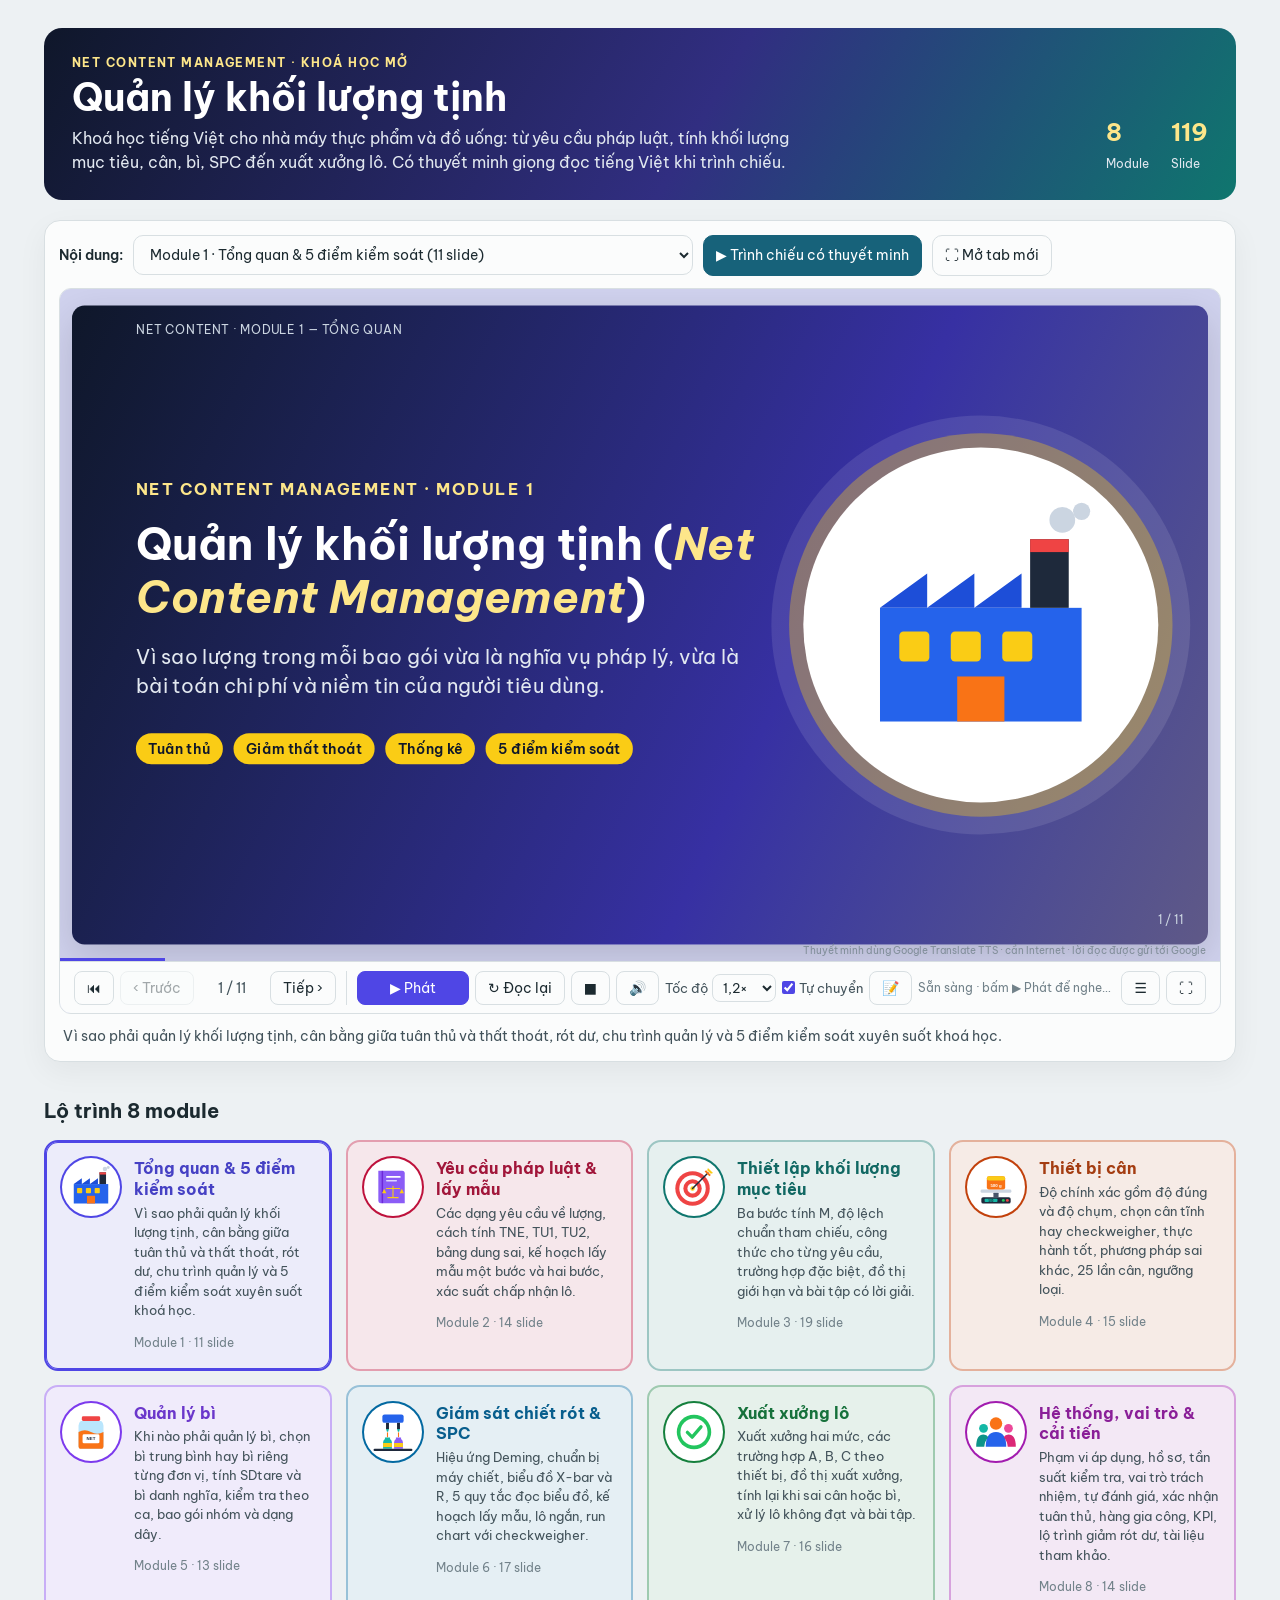
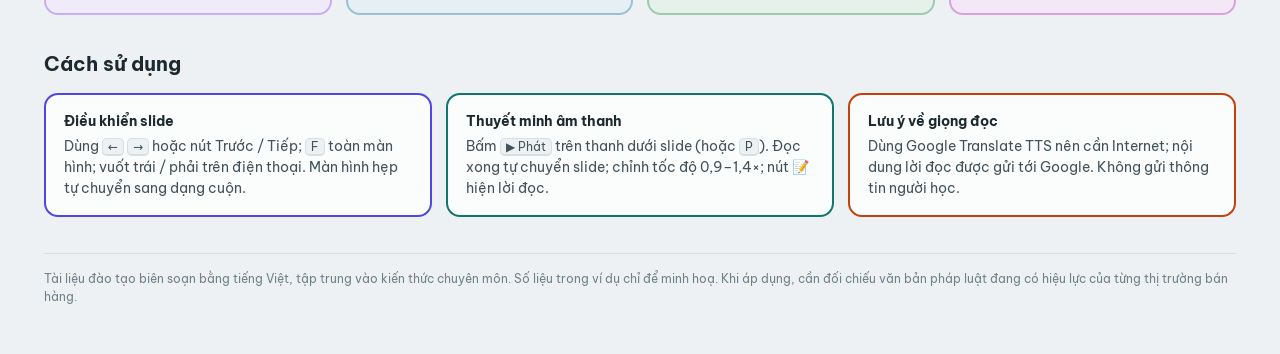
==== index.html @ 56eeb612 "Add Vietnamese Net Content Management course slides Co-Authored-By: Claude Opus 5.5 <noreply@anthrop" ====
<!doctype html>
<html lang="vi">
<head>
<meta charset="utf-8">
<meta name="viewport" content="width=device-width, initial-scale=1">
<title>Net Content Training</title>
<meta name="description" content="Khoá học Quản lý khối lượng tịnh (Net Content Management) tiếng Việt, 8 module, có thuyết minh âm thanh.">
<link rel="preconnect" href="https://fonts.googleapis.com">
<link rel="preconnect" href="https://fonts.gstatic.com" crossorigin>
<link href="https://fonts.googleapis.com/css2?family=Be+Vietnam+Pro:wght@400;600;700;800&display=swap" rel="stylesheet">
<style>
  :root {
    --bg: #edf1f3; --paper: #fbfcfc; --ink: #1c2a30; --ink-2: #43535b; --muted: #72828a; --line: #d8dfe2;
    --brand: #17627a; --brand-soft: #e1eff3; --warn: #b5651d;
    --font: "Be Vietnam Pro", "Segoe UI", system-ui, sans-serif;
  }
  @media (prefers-color-scheme: dark) {
    :root:not([data-theme="light"]) {
      --bg: #101518; --paper: #182024; --ink: #e4ebee; --ink-2: #b8c4ca; --muted: #8a979e; --line: #2c373c;
      --brand: #62bfd8; --brand-soft: #1b3038; --warn: #e0a060;
    }
  }
  :root[data-theme="dark"] {
    --bg: #101518; --paper: #182024; --ink: #e4ebee; --ink-2: #b8c4ca; --muted: #8a979e; --line: #2c373c;
    --brand: #62bfd8; --brand-soft: #1b3038; --warn: #e0a060;
  }
  * { box-sizing: border-box; }
  body { margin: 0; background: var(--bg); color: var(--ink); font-family: var(--font); line-height: 1.5; }
  .wrap { max-width: 1240px; margin: 0 auto; padding: 28px 24px 48px; }
  header { display: flex; align-items: flex-end; justify-content: space-between; gap: 16px; flex-wrap: wrap; margin-bottom: 20px; }
  .eyebrow { font-size: 12px; letter-spacing: .12em; text-transform: uppercase; color: var(--brand); font-weight: 700; }
  h1 { margin: 4px 0 6px; font-size: clamp(26px, 4vw, 38px); line-height: 1.15; }
  .lead { margin: 0; color: var(--ink-2); max-width: 720px; }
  .stats { display: flex; gap: 22px; }
  .stats b { display: block; font-size: 24px; color: var(--brand); font-variant-numeric: tabular-nums; }
  .stats span { font-size: 12px; color: var(--muted); }

  .viewer { background: var(--paper); border: 1px solid var(--line); border-radius: 16px; padding: 14px; box-shadow: 0 10px 30px rgba(0,0,0,.05); }
  .bar { display: flex; gap: 10px; align-items: center; flex-wrap: wrap; margin-bottom: 12px; }
  .bar label { font-weight: 600; font-size: 14px; }
  select, .btn { font: inherit; font-size: 14px; border: 1px solid var(--line); background: var(--paper); color: var(--ink); border-radius: 10px; padding: 9px 12px; min-height: 40px; }
  select { flex: 1; min-width: 220px; max-width: 560px; cursor: pointer; }
  .btn { cursor: pointer; text-decoration: none; display: inline-flex; align-items: center; gap: 6px; }
  .btn:hover { border-color: var(--brand); color: var(--brand); }
  .btn.primary { background: var(--brand); border-color: var(--brand); color: #fff; }
  .btn.primary:hover { color: #fff; filter: brightness(1.08); }
  .frame { position: relative; width: 100%; aspect-ratio: 16 / 10; border-radius: 12px; overflow: hidden; background: var(--bg); border: 1px solid var(--line); }
  .frame iframe { position: absolute; inset: 0; width: 100%; height: 100%; border: 0; }
  .desc { margin: 12px 4px 0; color: var(--ink-2); font-size: 14px; }

  h2 { font-size: 20px; margin: 34px 0 14px; }
  .modules { display: grid; grid-template-columns: repeat(4, minmax(0, 1fr)); gap: 14px; }
  .mod { text-align: left; font: inherit; color: inherit; background: var(--paper); border: 1px solid var(--line); border-radius: 14px; padding: 16px; cursor: pointer; display: grid; grid-template-columns: 34px 1fr; gap: 14px; transition: transform .15s, border-color .15s; }
  .mod:hover { transform: translateY(-2px); border-color: var(--brand); }
  .mod[aria-current="true"] { border-color: var(--brand); box-shadow: inset 0 0 0 1px var(--brand); }
  .mod .n { width: 34px; height: 34px; border-radius: 10px; display: grid; place-items: center; background: var(--brand-soft); color: var(--brand); font-weight: 800; }
  .mod h3 { margin: 0 0 4px; font-size: 16px; line-height: 1.3; }
  .mod p { margin: 0 0 8px; font-size: 13px; color: var(--ink-2); }
  .mod small { font-size: 12px; color: var(--muted); }

  .notes { display: grid; grid-template-columns: repeat(3, minmax(0, 1fr)); gap: 14px; }
  .note { background: var(--paper); border: 1px solid var(--line); border-radius: 14px; padding: 16px 18px; font-size: 14px; color: var(--ink-2); }
  .note b { color: var(--ink); display: block; margin-bottom: 4px; }
  kbd { font-family: inherit; font-size: 12px; border: 1px solid var(--line); border-bottom-width: 2px; border-radius: 5px; padding: 0 5px; background: var(--bg); }
  footer { margin-top: 36px; font-size: 12px; color: var(--muted); border-top: 1px solid var(--line); padding-top: 16px; }

  @media (max-width: 900px) { .modules, .notes { grid-template-columns: 1fr 1fr; } }
  @media (max-width: 640px) {
    .wrap { padding: 18px 16px 36px; }
    .modules, .notes { grid-template-columns: 1fr; }
    .frame { aspect-ratio: auto; height: 72vh; }
    select { min-width: 0; width: 100%; max-width: none; }
    .bar .btn { flex: 1; justify-content: center; }
  }
  header { background: linear-gradient(120deg, #0f172a 0%, #312e81 55%, #0f766e 100%); color: #fff; padding: 26px 28px; border-radius: 18px; }
  header .eyebrow { color: #fde68a; } header h1 { color: #fff; } header .lead { color: #e2e8f0; }
  .stats b { color: #fde68a; } .stats span { color: #e2e8f0; }
  .mod { grid-template-columns: 58px 1fr; background: color-mix(in srgb, var(--c) 9%, var(--paper)); border: 2px solid color-mix(in srgb, var(--c) 40%, var(--paper)); }
  .mod:hover { border-color: var(--c); } .mod[aria-current="true"] { border-color: var(--c); box-shadow: inset 0 0 0 1px var(--c); }
  .mod .n { width: 58px; height: 58px; background: #fff; border-radius: 50%; padding: 7px; box-shadow: 0 0 0 2px var(--c); } .mod .n img { width: 100%; height: 100%; display: block; }
  .mod h3 { color: color-mix(in srgb, var(--c) 82%, var(--ink)); }
  .note { border-width: 2px; } .note:nth-child(1) { border-color: #4f46e5; } .note:nth-child(2) { border-color: #0f766e; } .note:nth-child(3) { border-color: #c2410c; }
</style>
</head>
<body>
<div class="wrap">
  <header>
    <div>
      <div class="eyebrow">Net Content Management · Khoá học mở</div>
      <h1>Quản lý khối lượng tịnh</h1>
      <p class="lead">Khoá học tiếng Việt cho nhà máy thực phẩm và đồ uống: từ yêu cầu pháp luật, tính khối lượng mục tiêu, cân, bì, SPC đến xuất xưởng lô. Có thuyết minh giọng đọc tiếng Việt khi trình chiếu.</p>
    </div>
    <div class="stats"><div><b>8</b><span>Module</span></div><div><b id="totalSlides">119</b><span>Slide</span></div></div>
  </header>

  <section class="viewer" aria-label="Xem slide">
    <div class="bar">
      <label for="moduleSelect">Nội dung:</label>
      <select id="moduleSelect"></select>
      <button class="btn primary" id="playBtn" type="button" title="Phát thuyết minh từ slide đầu, tự chuyển slide">▶ Trình chiếu có thuyết minh</button>
      <a class="btn" id="openBtn" href="#" target="_blank" rel="noopener" title="Mở trong tab mới để trình chiếu toàn màn hình">⛶ Mở tab mới</a>
    </div>
    <div class="frame"><iframe id="deckFrame" title="Slide Quản lý khối lượng tịnh" allow="fullscreen; autoplay"></iframe></div>
    <p class="desc" id="moduleDesc"></p>
  </section>

  <h2>Lộ trình 8 module</h2>
  <div class="modules" id="moduleList"></div>

  <h2>Cách sử dụng</h2>
  <div class="notes">
    <div class="note"><b>Điều khiển slide</b>Dùng <kbd>←</kbd> <kbd>→</kbd> hoặc nút Trước / Tiếp; <kbd>F</kbd> toàn màn hình; vuốt trái / phải trên điện thoại. Màn hình hẹp tự chuyển sang dạng cuộn.</div>
    <div class="note"><b>Thuyết minh âm thanh</b>Bấm <kbd>▶ Phát</kbd> trên thanh dưới slide (hoặc <kbd>P</kbd>). Đọc xong tự chuyển slide; chỉnh tốc độ 0,9–1,4×; nút 📝 hiện lời đọc.</div>
    <div class="note"><b>Lưu ý về giọng đọc</b>Dùng Google Translate TTS nên cần Internet; nội dung lời đọc được gửi tới Google. Không gửi thông tin người học.</div>
  </div>

  <footer>Tài liệu đào tạo biên soạn bằng tiếng Việt, tập trung vào kiến thức chuyên môn. Số liệu trong ví dụ chỉ để minh hoạ. Khi áp dụng, cần đối chiếu văn bản pháp luật đang có hiệu lực của từng thị trường bán hàng.</footer>
</div>

<script>
  var MODULES = [
    { file: 'slides/01-tong-quan.html', title: 'Tổng quan & 5 điểm kiểm soát', desc: 'Vì sao phải quản lý khối lượng tịnh, cân bằng giữa tuân thủ và thất thoát, rót dư, chu trình quản lý và 5 điểm kiểm soát xuyên suốt khoá học.', slides: 11, color: '#4f46e5', art: 'slides/art/factory.svg' },
    { file: 'slides/02-phap-luat.html', title: 'Yêu cầu pháp luật & lấy mẫu', desc: 'Các dạng yêu cầu về lượng, cách tính TNE, TU1, TU2, bảng dung sai, kế hoạch lấy mẫu một bước và hai bước, xác suất chấp nhận lô.', slides: 14, color: '#be123c', art: 'slides/art/law.svg' },
    { file: 'slides/03-khoi-luong-muc-tieu.html', title: 'Thiết lập khối lượng mục tiêu', desc: 'Ba bước tính M, độ lệch chuẩn tham chiếu, công thức cho từng yêu cầu, trường hợp đặc biệt, đồ thị giới hạn và bài tập có lời giải.', slides: 19, color: '#0f766e', art: 'slides/art/target.svg' },
    { file: 'slides/04-thiet-bi-can.html', title: 'Thiết bị cân', desc: 'Độ chính xác gồm độ đúng và độ chụm, chọn cân tĩnh hay checkweigher, thực hành tốt, phương pháp sai khác, 25 lần cân, ngưỡng loại.', slides: 15, color: '#c2410c', art: 'slides/art/scale.svg' },
    { file: 'slides/05-quan-ly-bi.html', title: 'Quản lý bì', desc: 'Khi nào phải quản lý bì, chọn bì trung bình hay bì riêng từng đơn vị, tính SDtare và bì danh nghĩa, kiểm tra theo ca, bao gói nhóm và dạng dây.', slides: 13, color: '#7c3aed', art: 'slides/art/jar.svg' },
    { file: 'slides/06-giam-sat-chiet-rot.html', title: 'Giám sát chiết rót & SPC', desc: 'Hiệu ứng Deming, chuẩn bị máy chiết, biểu đồ X-bar và R, 5 quy tắc đọc biểu đồ, kế hoạch lấy mẫu, lô ngắn, run chart với checkweigher.', slides: 17, color: '#0369a1', art: 'slides/art/filler.svg' },
    { file: 'slides/07-xuat-xuong.html', title: 'Xuất xưởng lô', desc: 'Xuất xưởng hai mức, các trường hợp A, B, C theo thiết bị, đồ thị xuất xưởng, tính lại khi sai cân hoặc bì, xử lý lô không đạt và bài tập.', slides: 16, color: '#15803d', art: 'slides/art/stamp.svg' },
    { file: 'slides/08-he-thong-cai-tien.html', title: 'Hệ thống, vai trò & cải tiến', desc: 'Phạm vi áp dụng, hồ sơ, tần suất kiểm tra, vai trò trách nhiệm, tự đánh giá, xác nhận tuân thủ, hàng gia công, KPI, lộ trình giảm rót dư, tài liệu tham khảo.', slides: 14, color: '#a21caf', art: 'slides/art/team.svg' }
  ];

  var sel = document.getElementById('moduleSelect');
  var frame = document.getElementById('deckFrame');
  var openBtn = document.getElementById('openBtn');
  var descEl = document.getElementById('moduleDesc');
  var list = document.getElementById('moduleList');

  function theme() {
    var forced = document.documentElement.getAttribute('data-theme');
    if (forced) return forced;
    return window.matchMedia && matchMedia('(prefers-color-scheme: dark)').matches ? 'dark' : 'light';
  }

  MODULES.forEach(function (m, i) {
    var o = document.createElement('option');
    o.value = i;
    o.textContent = 'Module ' + (i + 1) + ' · ' + m.title + ' (' + m.slides + ' slide)';
    sel.appendChild(o);

    var b = document.createElement('button');
    b.type = 'button';
    b.className = 'mod';
    b.style.setProperty('--c', m.color);
    b.innerHTML = '<span class="n"><img src="' + m.art + '" alt=""></span><span><h3></h3><p></p><small>Module ' + (i + 1) + ' · ' + m.slides + ' slide</small></span>';
    b.querySelector('h3').textContent = m.title;
    b.querySelector('p').textContent = m.desc;
    b.addEventListener('click', function () { select(i); document.querySelector('.viewer').scrollIntoView({ behavior: 'smooth' }); });
    list.appendChild(b);
  });
  document.getElementById('totalSlides').textContent = MODULES.reduce(function (s, m) { return s + m.slides; }, 0);

  function select(i) {
    var m = MODULES[i];
    sel.value = i;
    frame.src = m.file + '?theme=' + theme();
    openBtn.href = m.file;
    descEl.textContent = m.desc;
    Array.prototype.forEach.call(list.children, function (b, k) { b.setAttribute('aria-current', String(k === i)); });
    try { localStorage.setItem('nc_module', i); } catch (e) {}
    if (history.replaceState) history.replaceState(null, '', '#m' + (i + 1));
  }

  sel.addEventListener('change', function () { select(Number(sel.value)); });
  // Khung hẹp (< 640px) hiển thị slide dạng cuộn, không có thanh thuyết minh: mở tab mới để trình chiếu
  document.getElementById('playBtn').addEventListener('click', function () {
    if (frame.clientWidth < 640) { window.open(MODULES[Number(sel.value)].file, '_blank', 'noopener'); return; }
    try { frame.contentWindow.postMessage({ type: 'pt-play' }, location.origin); } catch (e) {}
    frame.focus();
  });

  var fromHash = /^#m(\d)/.exec(location.hash);
  var saved = null;
  try { saved = localStorage.getItem('nc_module'); } catch (e) {}
  var startIdx = fromHash ? Number(fromHash[1]) - 1 : (saved !== null ? Number(saved) : 0);
  select(startIdx >= 0 && startIdx < MODULES.length ? startIdx : 0);
</script>
</body>
</html>
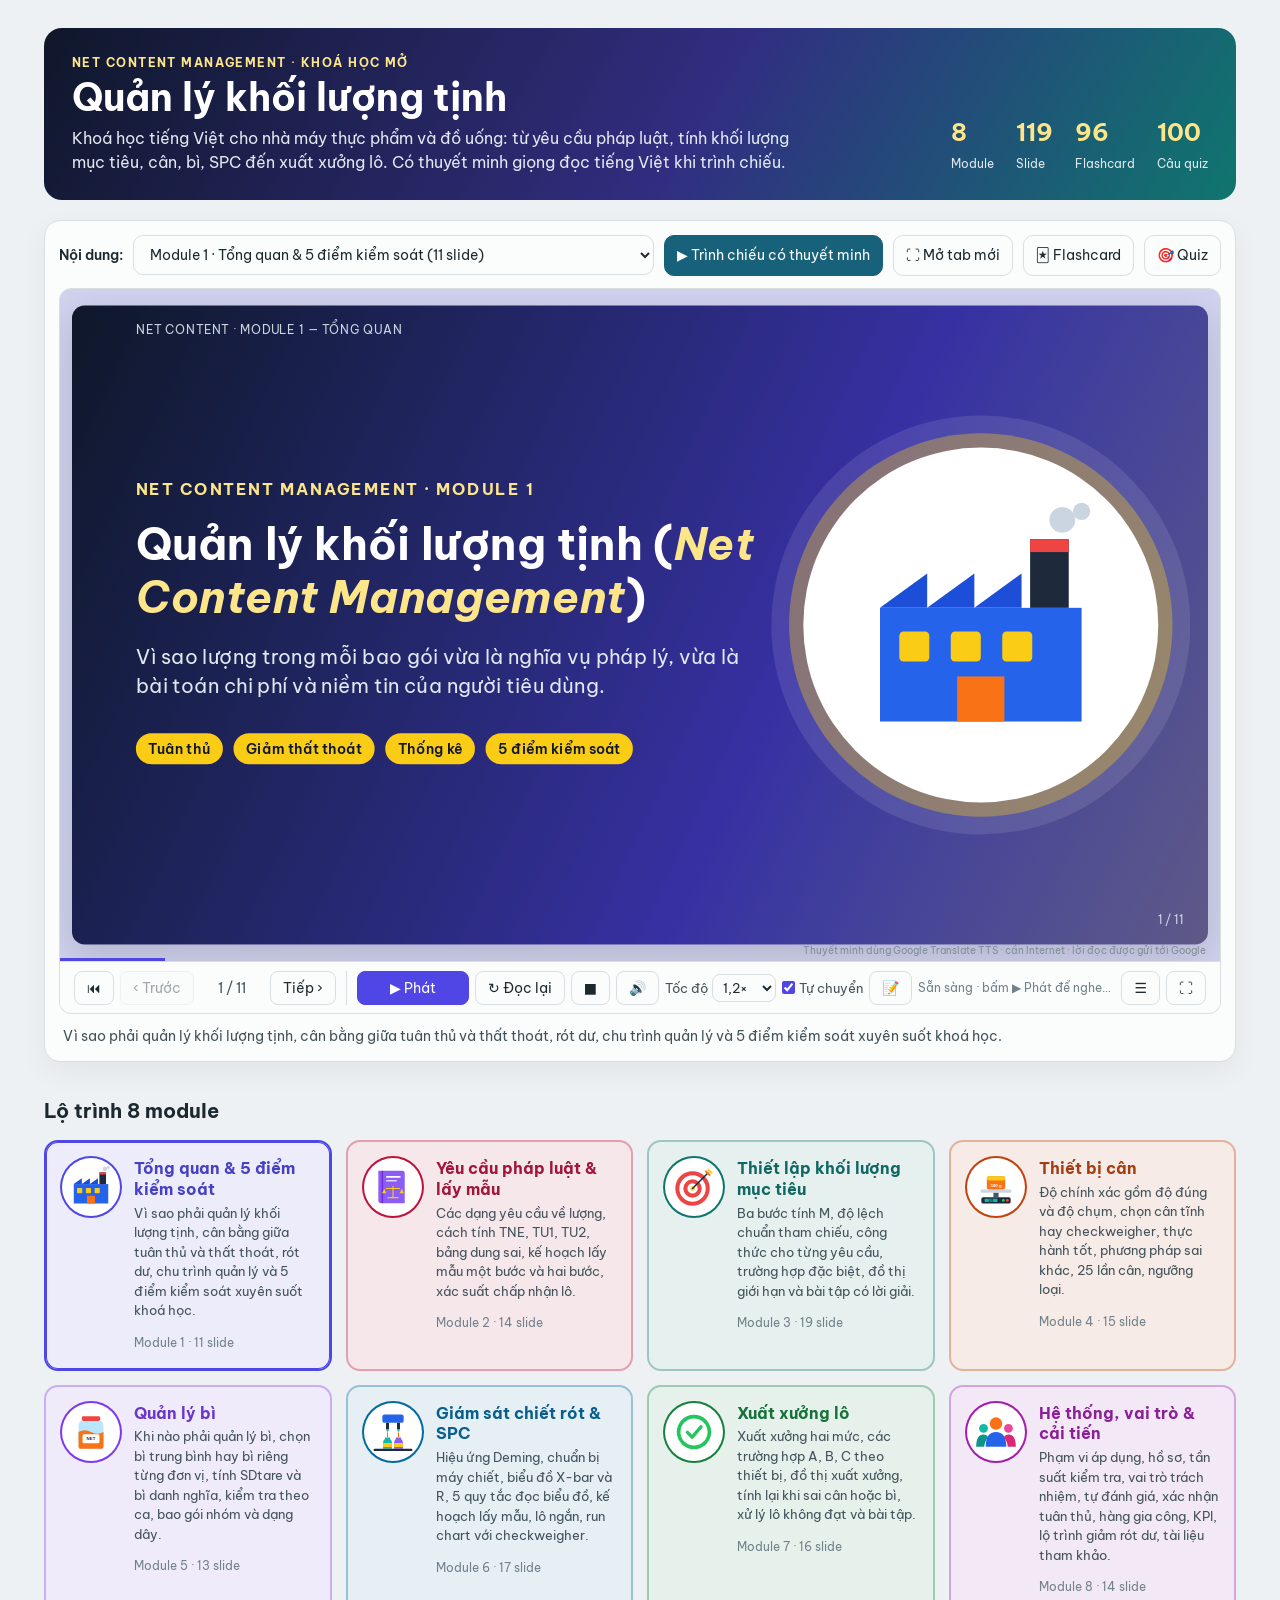
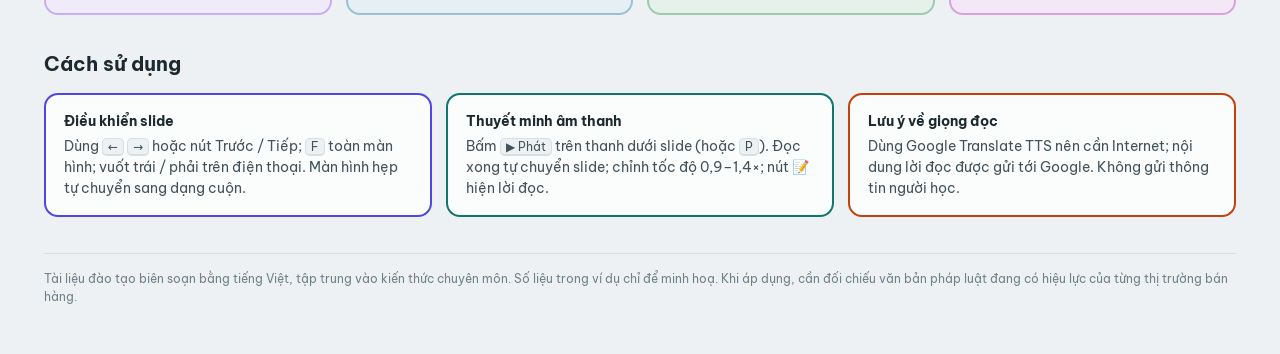
==== commit 742df849: "Add per-module flashcards and quiz Co-Authored-By: Claude Opus 5.5 <noreply@anthropic.com>" ====
--- a/index.html
+++ b/index.html
@@ -90,7 +90,7 @@
       <h1>Quản lý khối lượng tịnh</h1>
       <p class="lead">Khoá học tiếng Việt cho nhà máy thực phẩm và đồ uống: từ yêu cầu pháp luật, tính khối lượng mục tiêu, cân, bì, SPC đến xuất xưởng lô. Có thuyết minh giọng đọc tiếng Việt khi trình chiếu.</p>
     </div>
-    <div class="stats"><div><b>8</b><span>Module</span></div><div><b id="totalSlides">119</b><span>Slide</span></div></div>
+    <div class="stats"><div><b>8</b><span>Module</span></div><div><b id="totalSlides">119</b><span>Slide</span></div><div><b>96</b><span>Flashcard</span></div><div><b>100</b><span>Câu quiz</span></div></div>
   </header>
 
   <section class="viewer" aria-label="Xem slide">
@@ -99,6 +99,8 @@
       <select id="moduleSelect"></select>
       <button class="btn primary" id="playBtn" type="button" title="Phát thuyết minh từ slide đầu, tự chuyển slide">▶ Trình chiếu có thuyết minh</button>
       <a class="btn" id="openBtn" href="#" target="_blank" rel="noopener" title="Mở trong tab mới để trình chiếu toàn màn hình">⛶ Mở tab mới</a>
+      <a class="btn" id="fcBtn" href="on-tap.html" title="Ôn module này bằng thẻ lật">🃏 Flashcard</a>
+      <a class="btn" id="quizBtn" href="on-tap.html" title="Tự kiểm tra module này">🎯 Quiz</a>
     </div>
     <div class="frame"><iframe id="deckFrame" title="Slide Quản lý khối lượng tịnh" allow="fullscreen; autoplay"></iframe></div>
     <p class="desc" id="moduleDesc"></p>
@@ -164,6 +166,8 @@
     sel.value = i;
     frame.src = m.file + '?theme=' + theme();
     openBtn.href = m.file;
+    document.getElementById('fcBtn').href = 'on-tap.html#m' + (i + 1);
+    document.getElementById('quizBtn').href = 'on-tap.html#m' + (i + 1) + '-quiz';
     descEl.textContent = m.desc;
     Array.prototype.forEach.call(list.children, function (b, k) { b.setAttribute('aria-current', String(k === i)); });
     try { localStorage.setItem('nc_module', i); } catch (e) {}
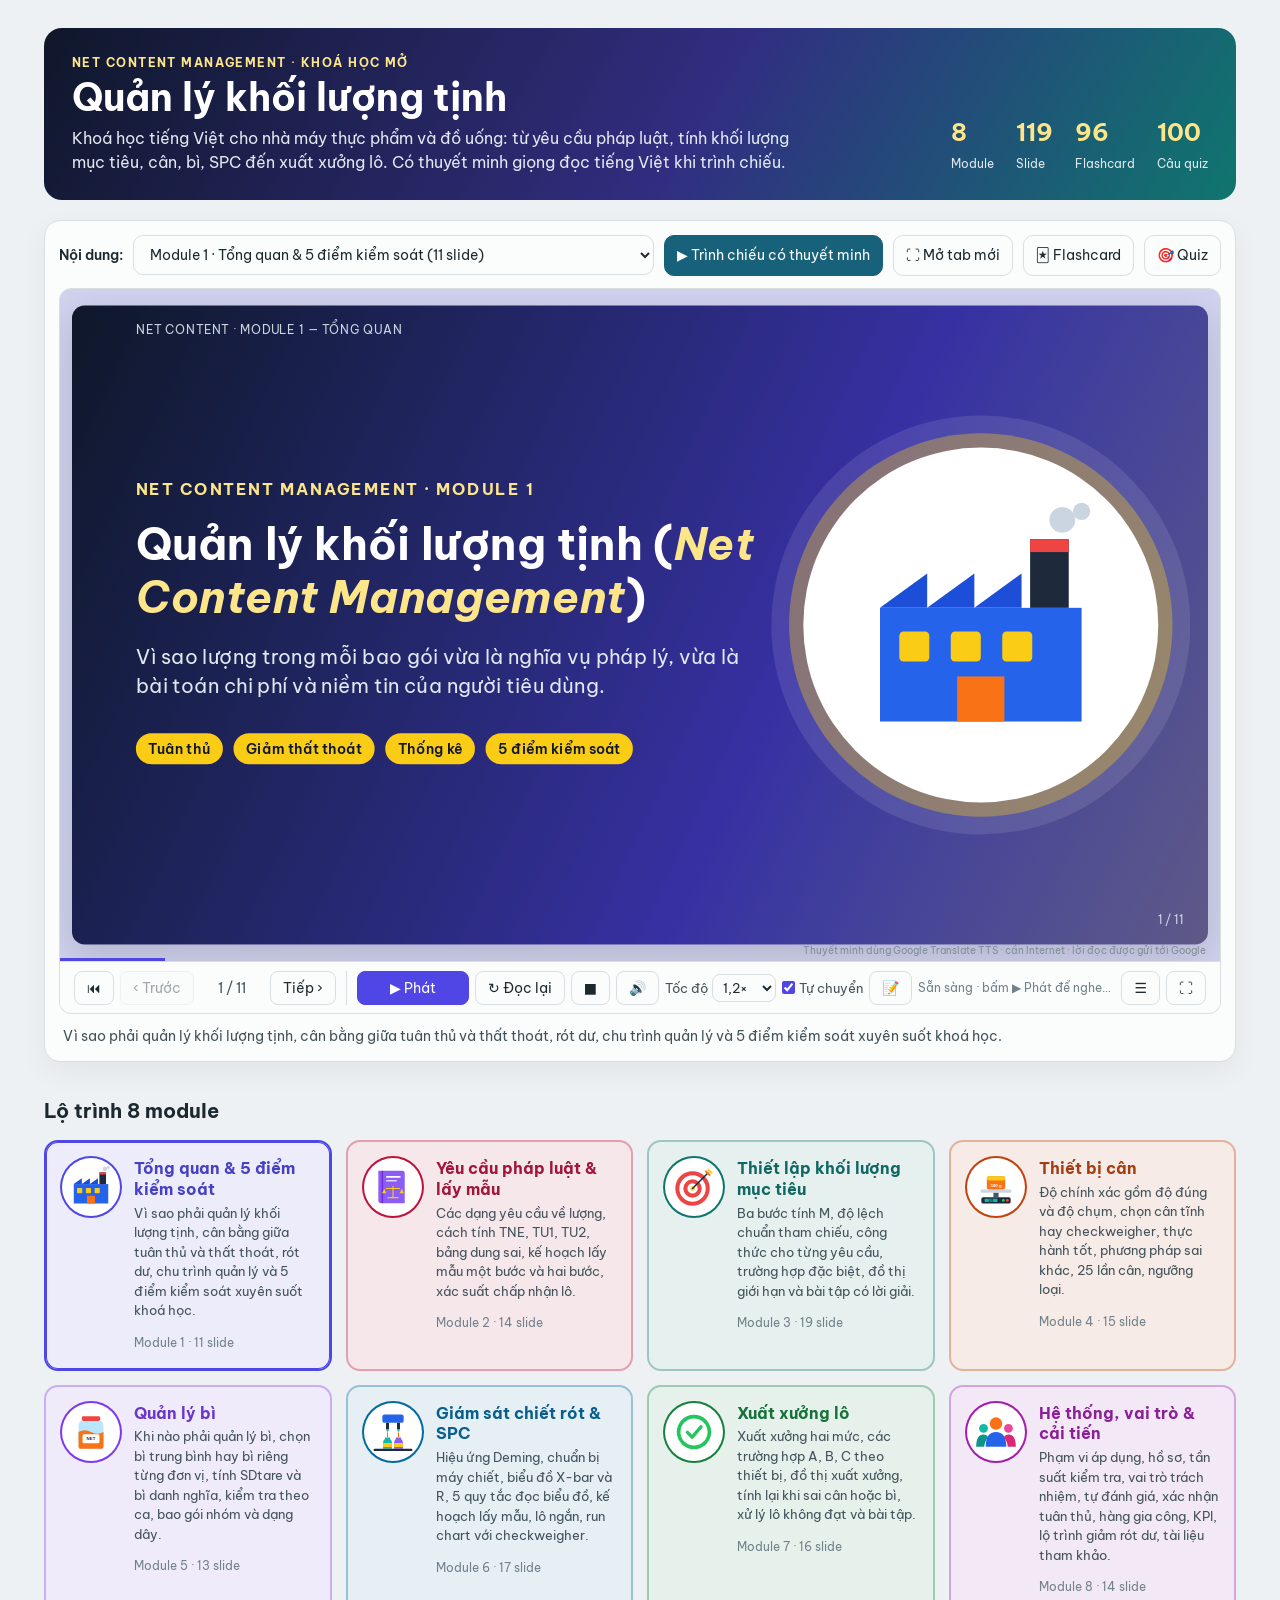
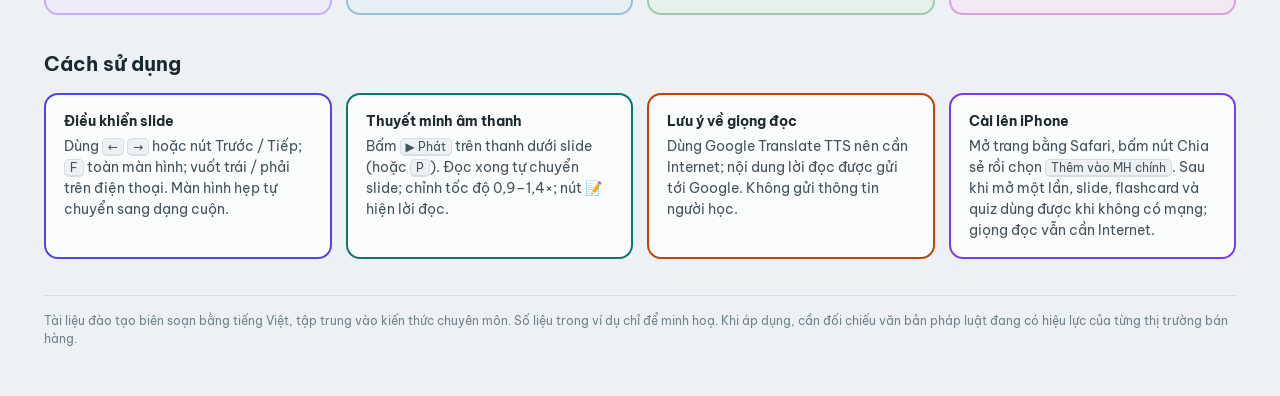
==== commit 1ae44b4c: "Add site icon and installable PWA Co-Authored-By: Claude Opus 5.5 <noreply@anthropic.com>" ====
--- a/index.html
+++ b/index.html
@@ -5,6 +5,19 @@
 <meta name="viewport" content="width=device-width, initial-scale=1">
 <title>Net Content Training</title>
 <meta name="description" content="Khoá học Quản lý khối lượng tịnh (Net Content Management) tiếng Việt, 8 module, có thuyết minh âm thanh.">
+<link rel="icon" type="image/png" sizes="32x32" href="icons/favicon-32.png">
+<link rel="icon" type="image/png" sizes="48x48" href="icons/favicon-48.png">
+<link rel="apple-touch-icon" href="icons/apple-touch-icon.png">
+<link rel="manifest" href="manifest.webmanifest">
+<meta name="theme-color" content="#312e81">
+<meta name="mobile-web-app-capable" content="yes">
+<meta name="apple-mobile-web-app-capable" content="yes">
+<meta name="apple-mobile-web-app-title" content="Net Content">
+<meta name="apple-mobile-web-app-status-bar-style" content="default">
+<meta property="og:title" content="Quản lý khối lượng tịnh (Net Content)">
+<meta property="og:description" content="Khoá học tiếng Việt: slide, flashcard và quiz.">
+<meta property="og:image" content="https://binhfoodsafety.github.io/Net_Content_Training/icons/icon-512.png">
+<meta property="og:type" content="website">
 <link rel="preconnect" href="https://fonts.googleapis.com">
 <link rel="preconnect" href="https://fonts.gstatic.com" crossorigin>
 <link href="https://fonts.googleapis.com/css2?family=Be+Vietnam+Pro:wght@400;600;700;800&display=swap" rel="stylesheet">
@@ -58,7 +71,7 @@
   .mod p { margin: 0 0 8px; font-size: 13px; color: var(--ink-2); }
   .mod small { font-size: 12px; color: var(--muted); }
 
-  .notes { display: grid; grid-template-columns: repeat(3, minmax(0, 1fr)); gap: 14px; }
+  .notes { display: grid; grid-template-columns: repeat(4, minmax(0, 1fr)); gap: 14px; }
   .note { background: var(--paper); border: 1px solid var(--line); border-radius: 14px; padding: 16px 18px; font-size: 14px; color: var(--ink-2); }
   .note b { color: var(--ink); display: block; margin-bottom: 4px; }
   kbd { font-family: inherit; font-size: 12px; border: 1px solid var(--line); border-bottom-width: 2px; border-radius: 5px; padding: 0 5px; background: var(--bg); }
@@ -79,7 +92,7 @@
   .mod:hover { border-color: var(--c); } .mod[aria-current="true"] { border-color: var(--c); box-shadow: inset 0 0 0 1px var(--c); }
   .mod .n { width: 58px; height: 58px; background: #fff; border-radius: 50%; padding: 7px; box-shadow: 0 0 0 2px var(--c); } .mod .n img { width: 100%; height: 100%; display: block; }
   .mod h3 { color: color-mix(in srgb, var(--c) 82%, var(--ink)); }
-  .note { border-width: 2px; } .note:nth-child(1) { border-color: #4f46e5; } .note:nth-child(2) { border-color: #0f766e; } .note:nth-child(3) { border-color: #c2410c; }
+  .note { border-width: 2px; } .note:nth-child(1) { border-color: #4f46e5; } .note:nth-child(2) { border-color: #0f766e; } .note:nth-child(3) { border-color: #c2410c; } .note:nth-child(4) { border-color: #7c3aed; }
 </style>
 </head>
 <body>
@@ -114,6 +127,7 @@
     <div class="note"><b>Điều khiển slide</b>Dùng <kbd>←</kbd> <kbd>→</kbd> hoặc nút Trước / Tiếp; <kbd>F</kbd> toàn màn hình; vuốt trái / phải trên điện thoại. Màn hình hẹp tự chuyển sang dạng cuộn.</div>
     <div class="note"><b>Thuyết minh âm thanh</b>Bấm <kbd>▶ Phát</kbd> trên thanh dưới slide (hoặc <kbd>P</kbd>). Đọc xong tự chuyển slide; chỉnh tốc độ 0,9–1,4×; nút 📝 hiện lời đọc.</div>
     <div class="note"><b>Lưu ý về giọng đọc</b>Dùng Google Translate TTS nên cần Internet; nội dung lời đọc được gửi tới Google. Không gửi thông tin người học.</div>
+    <div class="note"><b>Cài lên iPhone</b>Mở trang bằng Safari, bấm nút Chia sẻ rồi chọn <kbd>Thêm vào MH chính</kbd>. Sau khi mở một lần, slide, flashcard và quiz dùng được khi không có mạng; giọng đọc vẫn cần Internet.</div>
   </div>
 
   <footer>Tài liệu đào tạo biên soạn bằng tiếng Việt, tập trung vào kiến thức chuyên môn. Số liệu trong ví dụ chỉ để minh hoạ. Khi áp dụng, cần đối chiếu văn bản pháp luật đang có hiệu lực của từng thị trường bán hàng.</footer>
@@ -188,5 +202,6 @@
   var startIdx = fromHash ? Number(fromHash[1]) - 1 : (saved !== null ? Number(saved) : 0);
   select(startIdx >= 0 && startIdx < MODULES.length ? startIdx : 0);
 </script>
+<script src="pwa.js"></script>
 </body>
 </html>
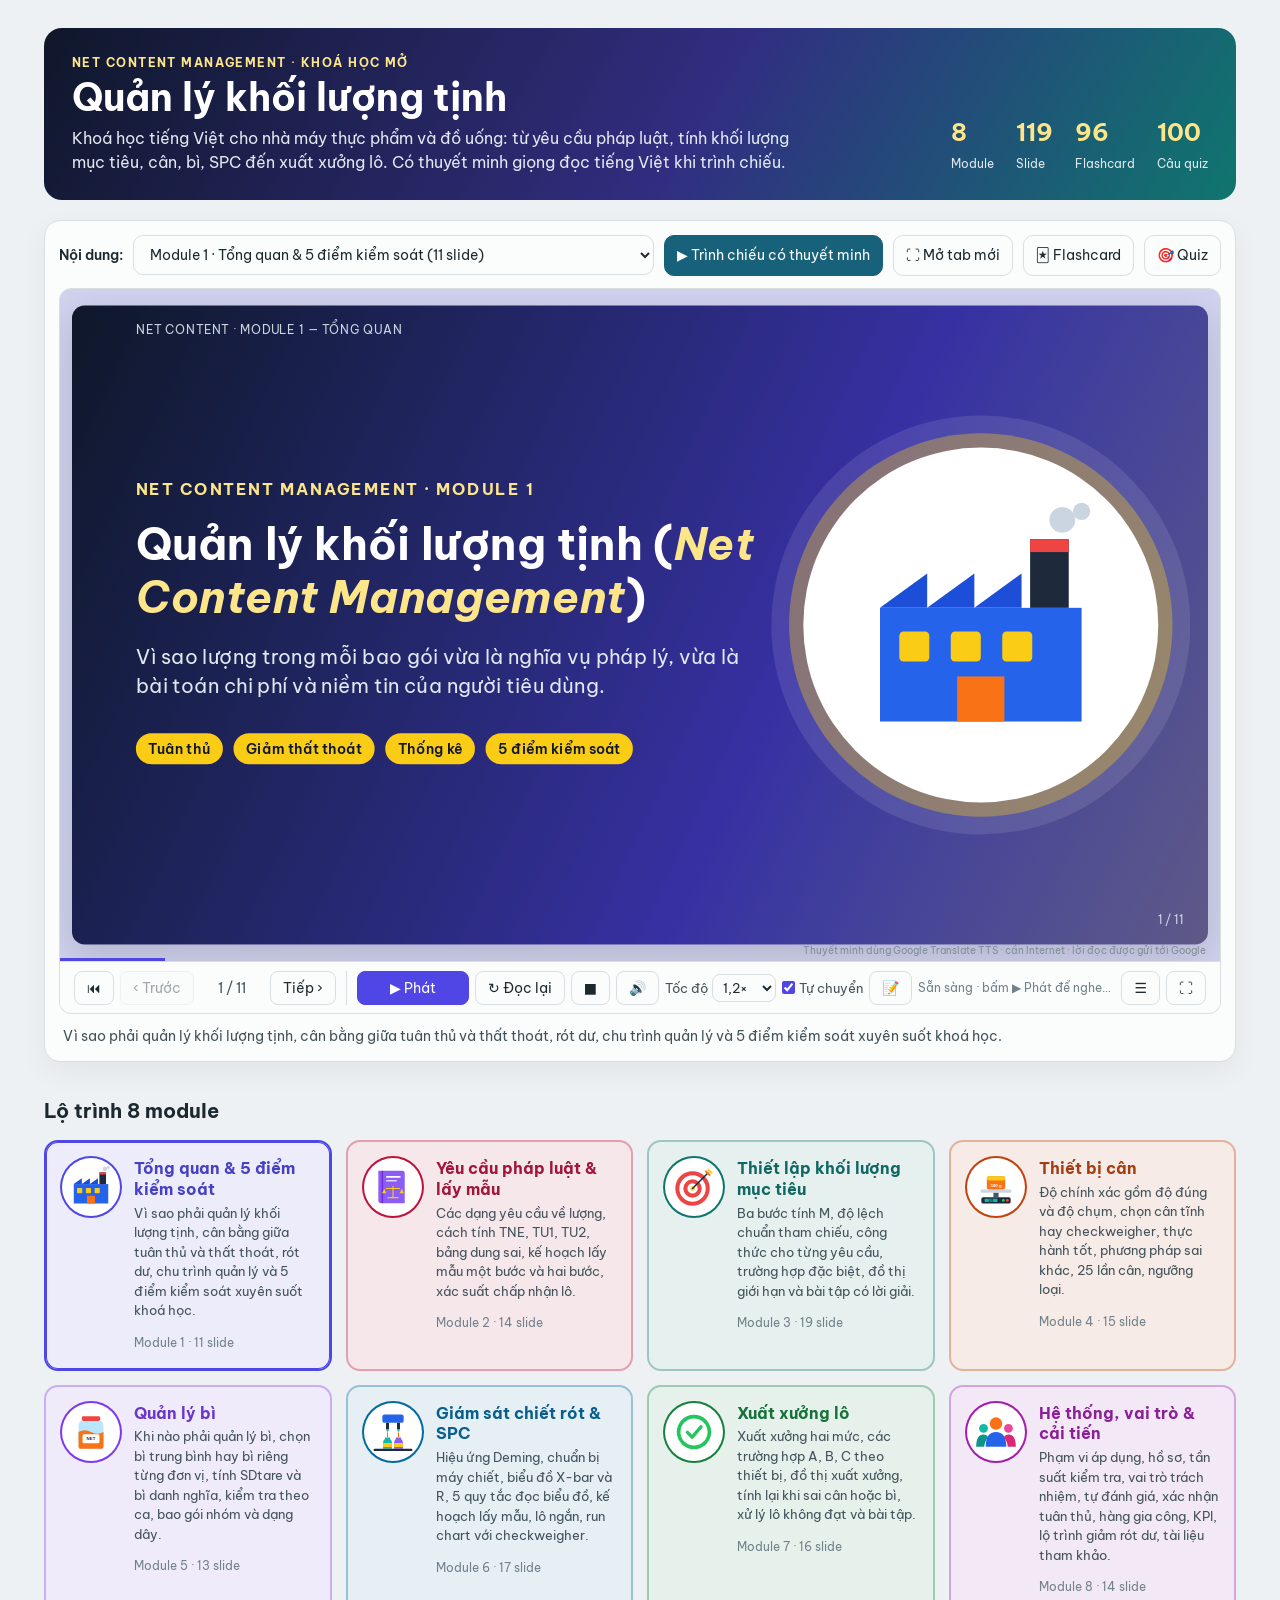
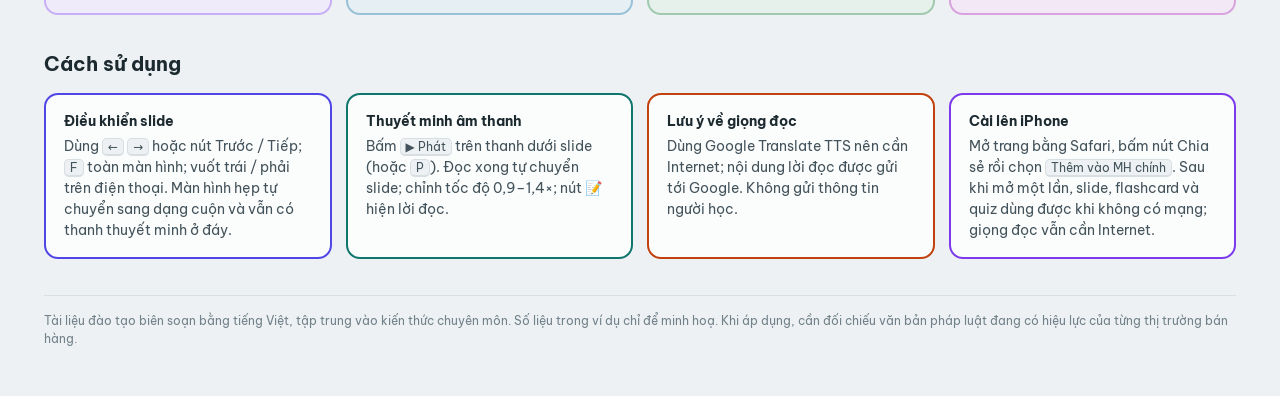
==== commit 2e8031fa: "Add narration bar to phone reading view and tidy module bar Co-Authored-By: Claude Opus 5.5 <noreply" ====
--- a/index.html
+++ b/index.html
@@ -82,8 +82,11 @@
     .wrap { padding: 18px 16px 36px; }
     .modules, .notes { grid-template-columns: 1fr; }
     .frame { aspect-ratio: auto; height: 72vh; }
-    select { min-width: 0; width: 100%; max-width: none; }
-    .bar .btn { flex: 1; justify-content: center; }
+    .bar { display: grid; grid-template-columns: repeat(3, minmax(0, 1fr)); gap: 8px; }
+    .bar label, #playBtn { display: none; }
+    /* Từ 16px trở lên iOS mới không tự phóng to khi chọn */
+    select { grid-column: 1 / -1; min-width: 0; width: 100%; max-width: none; font-size: 16px; }
+    .bar .btn { justify-content: center; padding: 9px 2px; font-size: 13px; white-space: nowrap; }
   }
   header { background: linear-gradient(120deg, #0f172a 0%, #312e81 55%, #0f766e 100%); color: #fff; padding: 26px 28px; border-radius: 18px; }
   header .eyebrow { color: #fde68a; } header h1 { color: #fff; } header .lead { color: #e2e8f0; }
@@ -124,7 +127,7 @@
 
   <h2>Cách sử dụng</h2>
   <div class="notes">
-    <div class="note"><b>Điều khiển slide</b>Dùng <kbd>←</kbd> <kbd>→</kbd> hoặc nút Trước / Tiếp; <kbd>F</kbd> toàn màn hình; vuốt trái / phải trên điện thoại. Màn hình hẹp tự chuyển sang dạng cuộn.</div>
+    <div class="note"><b>Điều khiển slide</b>Dùng <kbd>←</kbd> <kbd>→</kbd> hoặc nút Trước / Tiếp; <kbd>F</kbd> toàn màn hình; vuốt trái / phải trên điện thoại. Màn hình hẹp tự chuyển sang dạng cuộn và vẫn có thanh thuyết minh ở đáy.</div>
     <div class="note"><b>Thuyết minh âm thanh</b>Bấm <kbd>▶ Phát</kbd> trên thanh dưới slide (hoặc <kbd>P</kbd>). Đọc xong tự chuyển slide; chỉnh tốc độ 0,9–1,4×; nút 📝 hiện lời đọc.</div>
     <div class="note"><b>Lưu ý về giọng đọc</b>Dùng Google Translate TTS nên cần Internet; nội dung lời đọc được gửi tới Google. Không gửi thông tin người học.</div>
     <div class="note"><b>Cài lên iPhone</b>Mở trang bằng Safari, bấm nút Chia sẻ rồi chọn <kbd>Thêm vào MH chính</kbd>. Sau khi mở một lần, slide, flashcard và quiz dùng được khi không có mạng; giọng đọc vẫn cần Internet.</div>
@@ -189,9 +192,7 @@
   }
 
   sel.addEventListener('change', function () { select(Number(sel.value)); });
-  // Khung hẹp (< 640px) hiển thị slide dạng cuộn, không có thanh thuyết minh: mở tab mới để trình chiếu
   document.getElementById('playBtn').addEventListener('click', function () {
-    if (frame.clientWidth < 640) { window.open(MODULES[Number(sel.value)].file, '_blank', 'noopener'); return; }
     try { frame.contentWindow.postMessage({ type: 'pt-play' }, location.origin); } catch (e) {}
     frame.focus();
   });
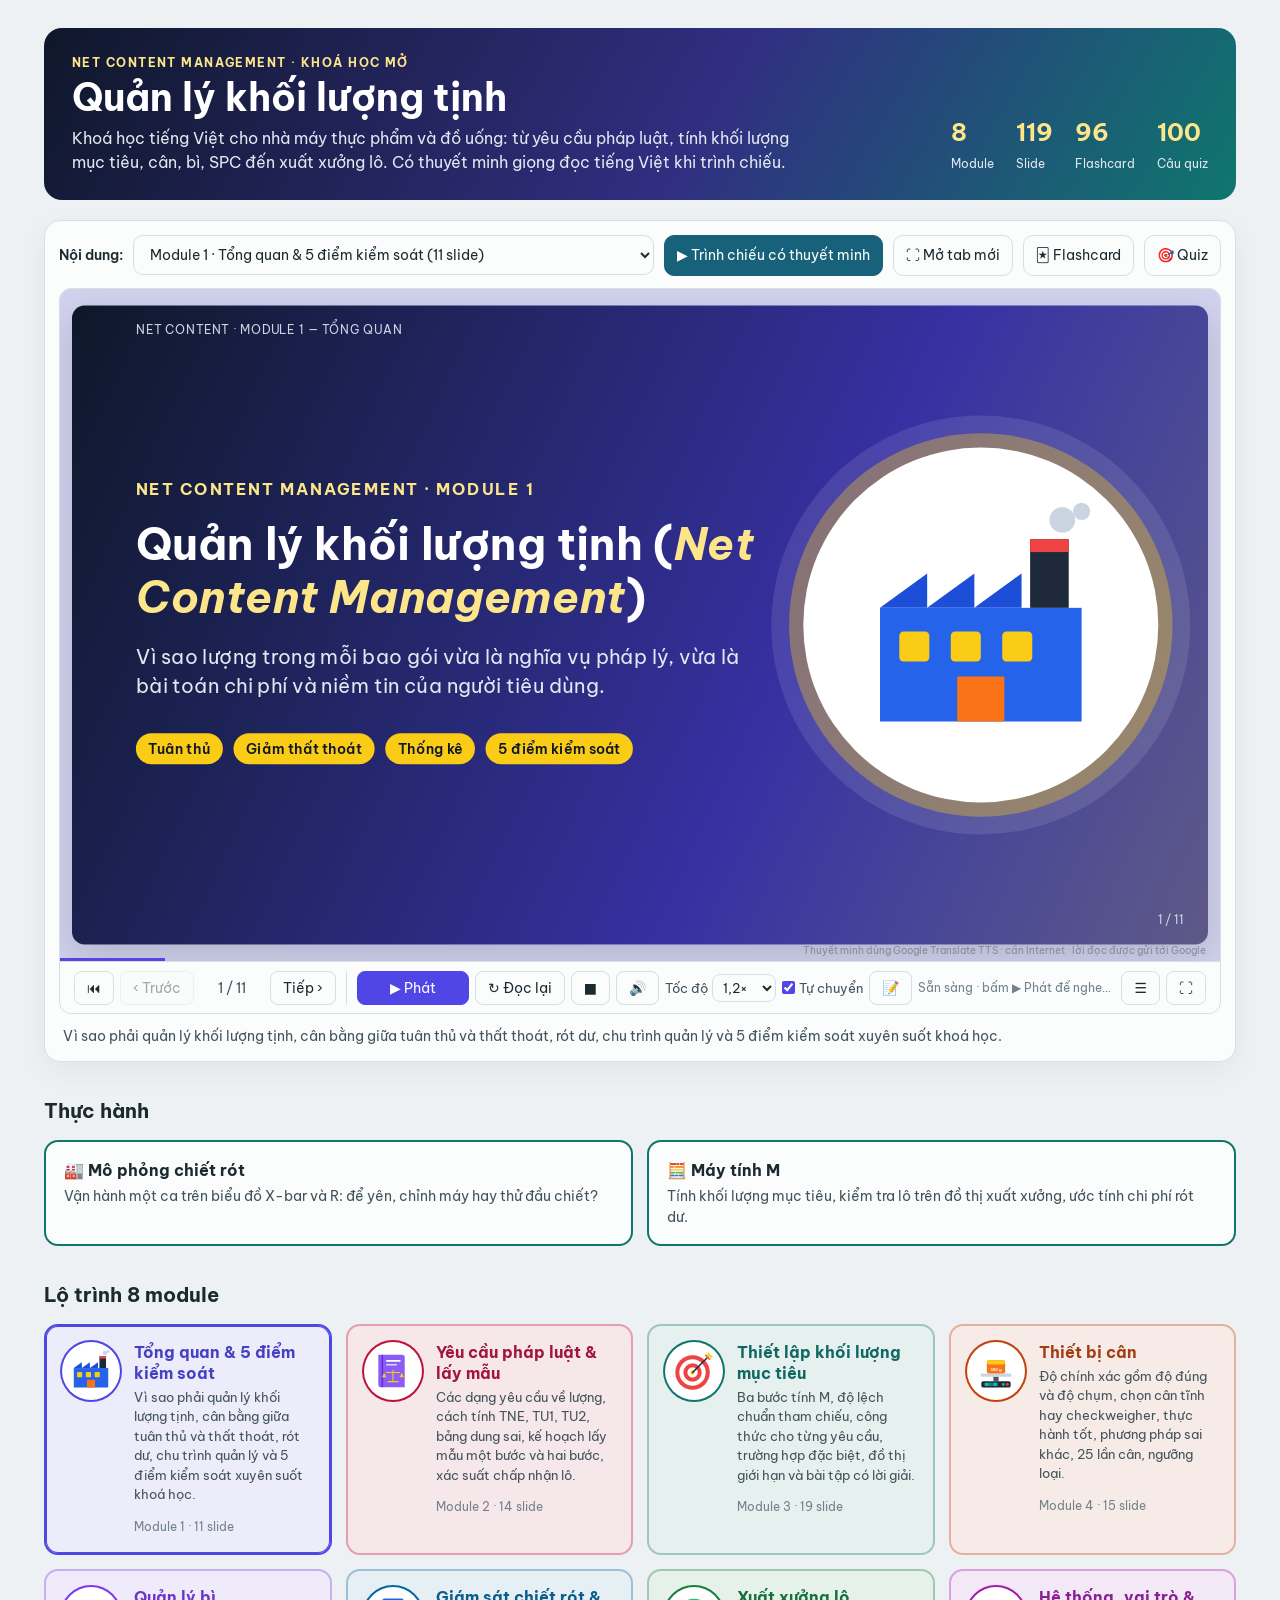
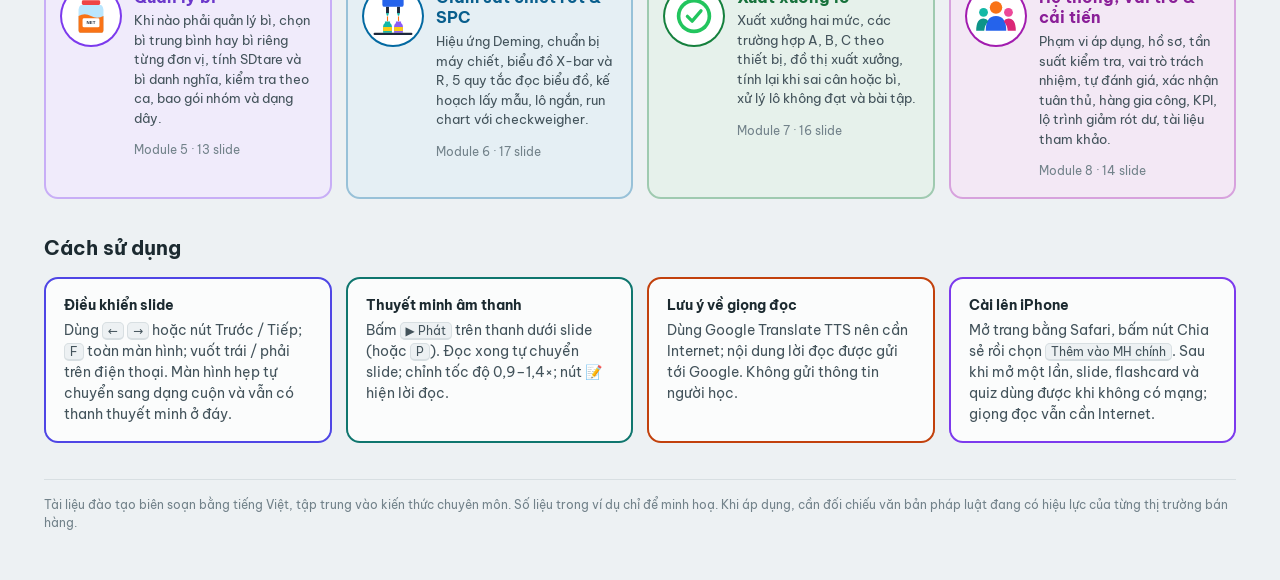
==== commit 941f5c2d: "Add filling simulator and target weight calculator Co-Authored-By: Claude Opus 5.5 <noreply@anthropi" ====
--- a/index.html
+++ b/index.html
@@ -77,10 +77,14 @@
   kbd { font-family: inherit; font-size: 12px; border: 1px solid var(--line); border-bottom-width: 2px; border-radius: 5px; padding: 0 5px; background: var(--bg); }
   footer { margin-top: 36px; font-size: 12px; color: var(--muted); border-top: 1px solid var(--line); padding-top: 16px; }
 
+  .tools { display: grid; grid-template-columns: 1fr 1fr; gap: 14px; }
+  .tool { display: block; background: var(--paper); border: 2px solid #0f766e; border-radius: 14px; padding: 16px 18px; font-size: 14px; color: var(--ink-2); text-decoration: none; }
+  .tool:hover { transform: translateY(-2px); }
+  .tool b { display: block; font-size: 16px; color: var(--ink); margin-bottom: 4px; }
   @media (max-width: 900px) { .modules, .notes { grid-template-columns: 1fr 1fr; } }
   @media (max-width: 640px) {
     .wrap { padding: 18px 16px 36px; }
-    .modules, .notes { grid-template-columns: 1fr; }
+    .modules, .notes, .tools { grid-template-columns: 1fr; }
     .frame { aspect-ratio: auto; height: 72vh; }
     .bar { display: grid; grid-template-columns: repeat(3, minmax(0, 1fr)); gap: 8px; }
     .bar label, #playBtn { display: none; }
@@ -122,6 +126,12 @@
     <p class="desc" id="moduleDesc"></p>
   </section>
 
+  <h2>Thực hành</h2>
+  <div class="tools">
+    <a class="tool" href="cong-cu.html#sim"><b>🏭 Mô phỏng chiết rót</b>Vận hành một ca trên biểu đồ X-bar và R: để yên, chỉnh máy hay thử đầu chiết?</a>
+    <a class="tool" href="cong-cu.html#calc"><b>🧮 Máy tính M</b>Tính khối lượng mục tiêu, kiểm tra lô trên đồ thị xuất xưởng, ước tính chi phí rót dư.</a>
+  </div>
+
   <h2>Lộ trình 8 module</h2>
   <div class="modules" id="moduleList"></div>
 
